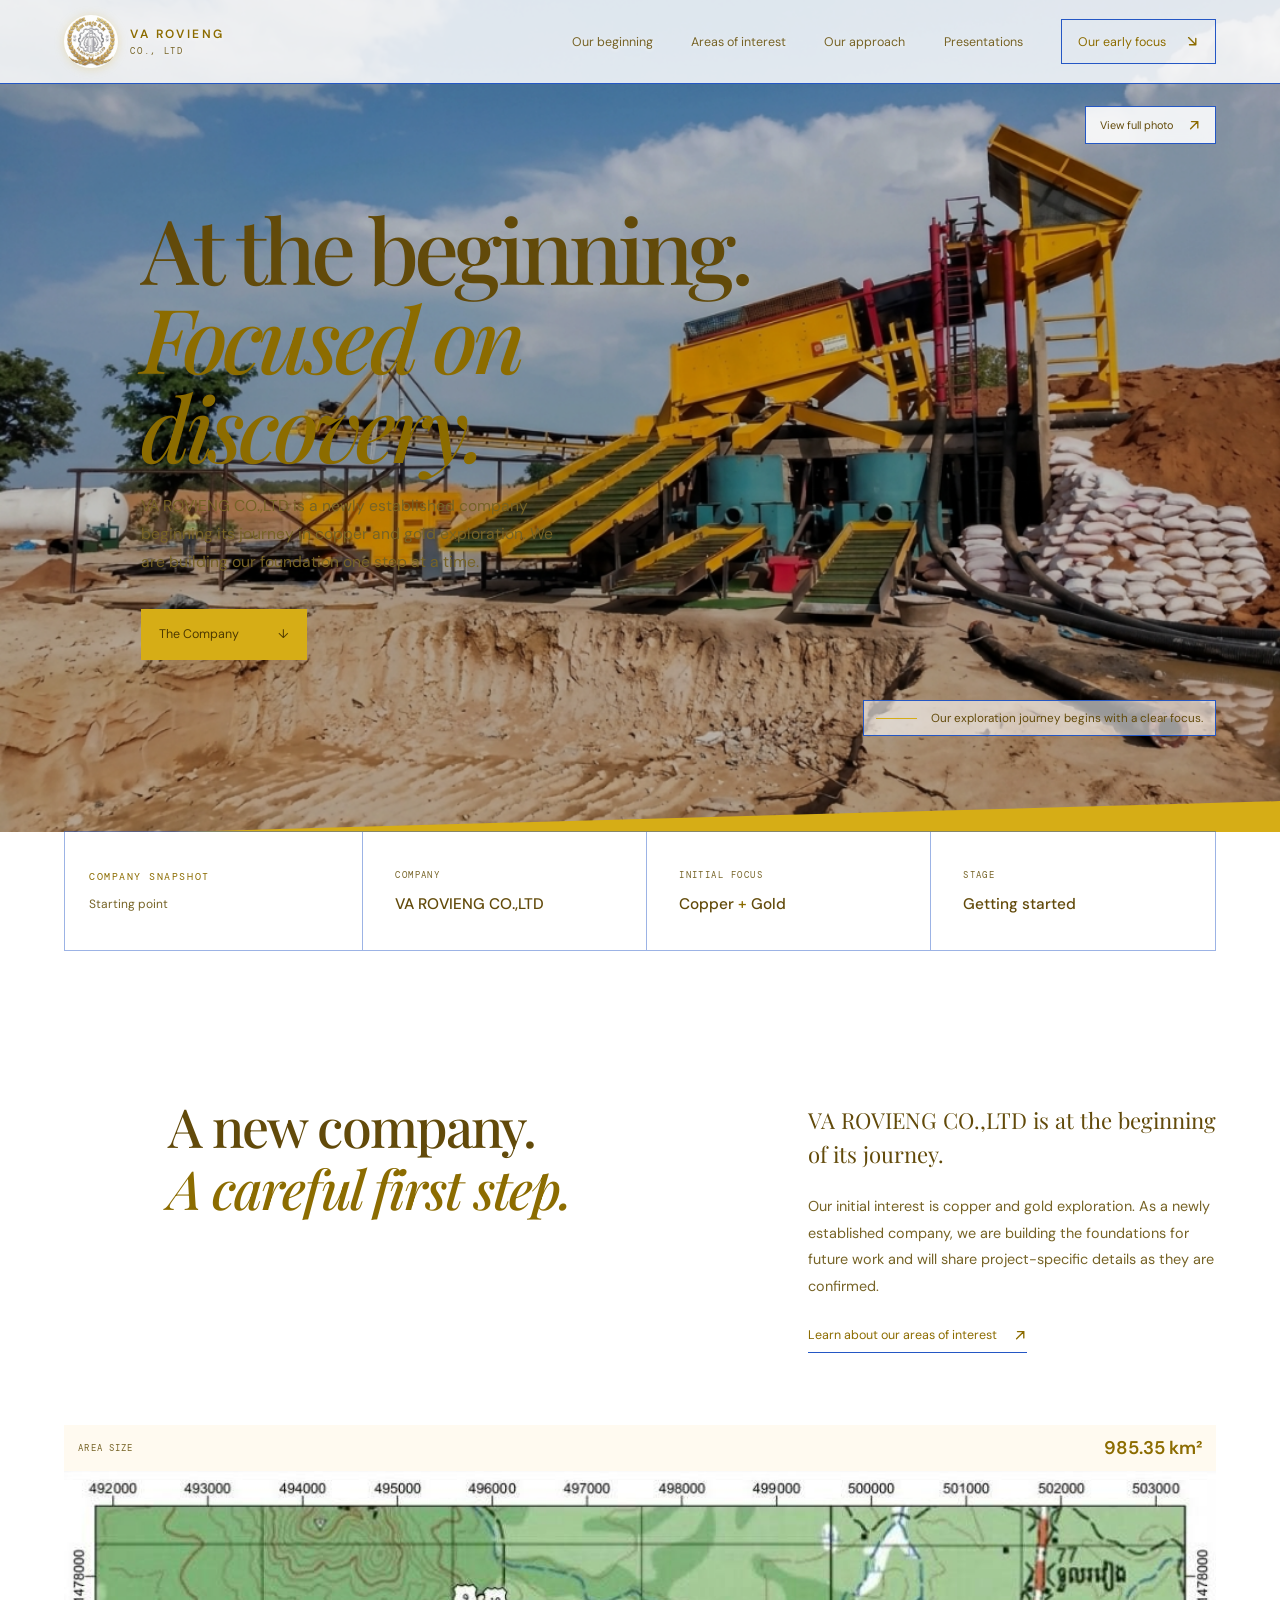
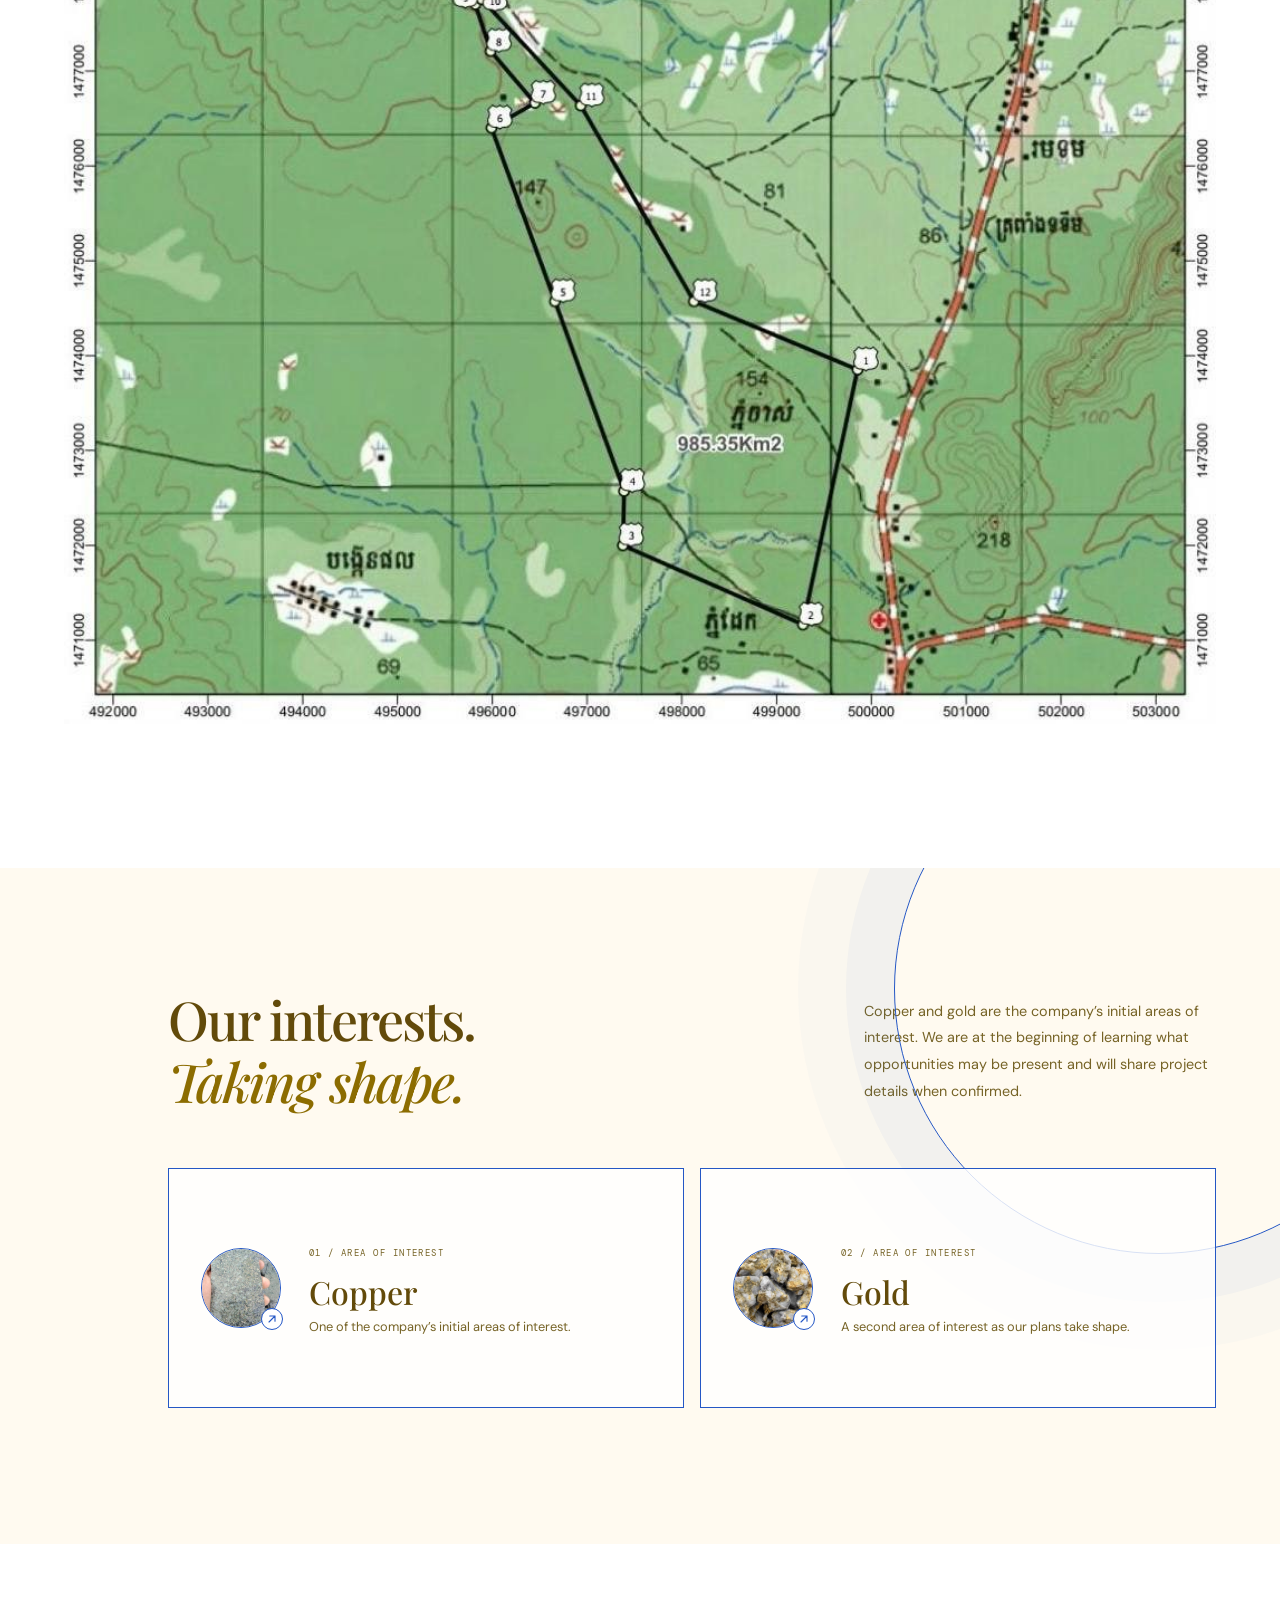
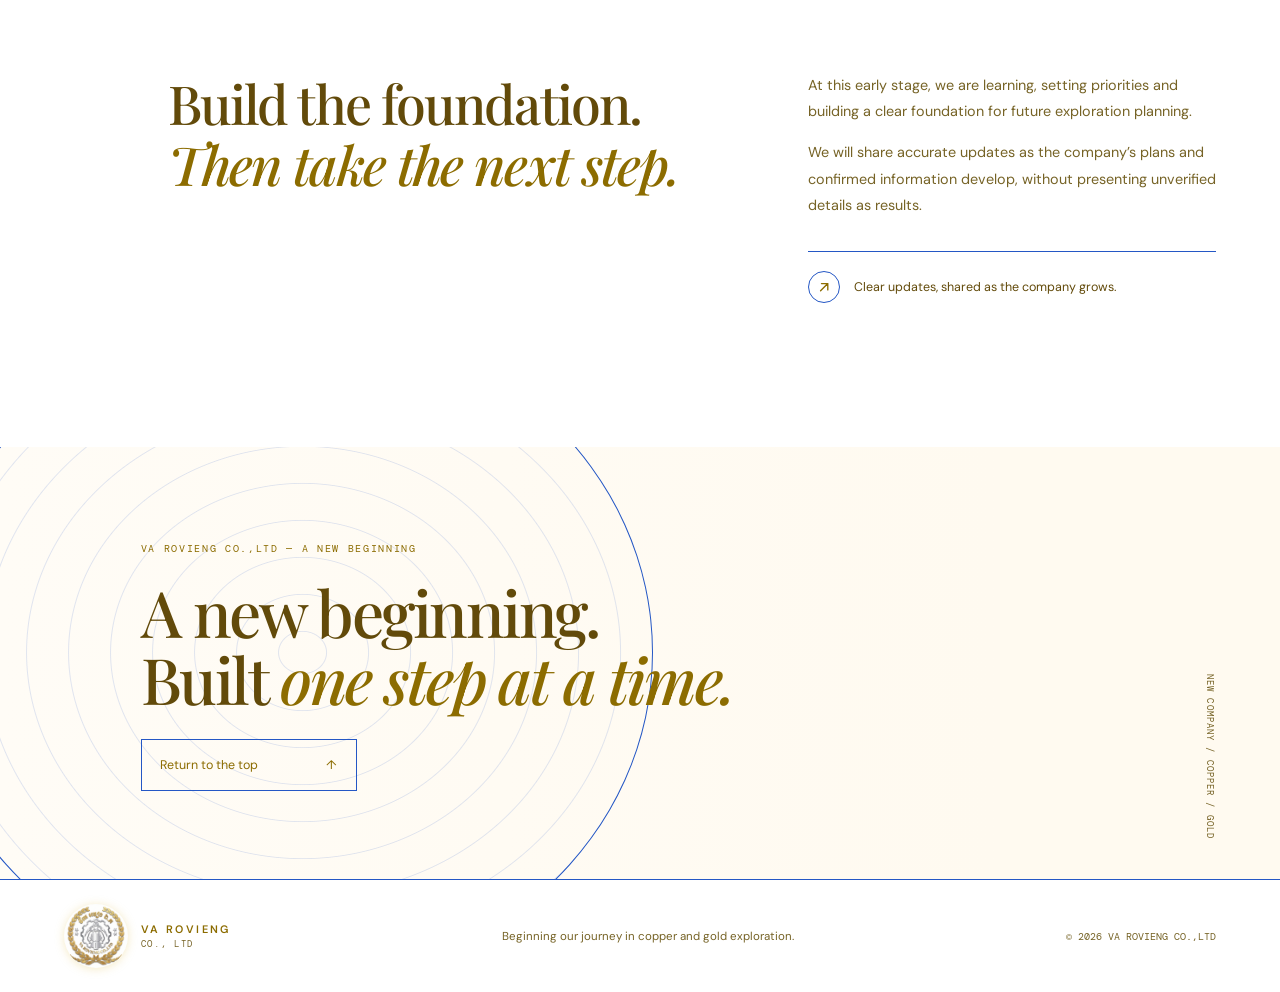
==== index.html @ f4a792e7 "Add files via upload" ====
<!doctype html>
<html lang="en">
  <head>
    <meta charset="UTF-8" />
    <meta name="viewport" content="width=device-width, initial-scale=1" />
    <meta
      name="description"
      content="VA ROVIENG CO.,LTD is a newly established company beginning its journey in copper and gold exploration."
    />
    <meta name="theme-color" content="#ffffff" />
    <meta name="apple-mobile-web-app-capable" content="yes" />
    <meta name="apple-mobile-web-app-title" content="VA ROVIENG" />
    <title>VA ROVIENG CO.,LTD — A New Beginning</title>
    <link rel="manifest" href="manifest.webmanifest" />
    <link rel="apple-touch-icon" sizes="180x180" href="images/va-rovieng-icon-180.png" />
    <link rel="icon" type="image/png" sizes="48x48" href="images/va-rovieng-favicon-48.png" />
    <link rel="icon" type="image/png" sizes="192x192" href="images/va-rovieng-icon-192.png" />
    <link rel="preconnect" href="https://fonts.googleapis.com" />
    <link rel="preconnect" href="https://fonts.gstatic.com" crossorigin />
    <link
      href="https://fonts.googleapis.com/css2?family=DM+Mono:wght@400;500&family=DM+Sans:wght@400;500;600;700&family=Playfair+Display:wght@500;600&display=swap"
      rel="stylesheet"
    />
    <link rel="stylesheet" href="styles.css" />
    <script src="script.js" defer></script>
  </head>
  <body>
    <a class="skip-link" href="#main">Skip to content</a>

    <header class="site-header">
      <div class="brand">
        <button class="brand-logo-trigger" type="button" aria-label="View VA ROVIENG logo full size">
          <img class="brand-logo" src="images/va-rovieng-logo-cropped.png" alt="" />
        </button>
        <a class="brand-copy" href="#top" aria-label="VA ROVIENG home">
          <strong>VA ROVIENG</strong>
          <span>CO., LTD</span>
        </a>
      </div>

      <button
        class="menu-toggle"
        type="button"
        aria-expanded="false"
        aria-controls="primary-nav"
        aria-label="Open navigation menu"
      >
        <span></span>
        <span></span>
      </button>

      <nav class="primary-nav" id="primary-nav" aria-label="Main navigation">
        <a href="#overview">Our beginning</a>
        <a href="#focus">Areas of interest</a>
        <a href="#approach">Our approach</a>
        <a href="presentations.html">Presentations</a>
        <a class="nav-cta" href="#project">
          Our early focus
          <svg class="icon-arrow icon-arrow-down-right" viewBox="0 0 16 16" aria-hidden="true" focusable="false">
            <path d="M4 4 12 12M5 12H12V5" />
          </svg>
        </a>
      </nav>
    </header>
    <main id="main">
      <section class="hero" id="top" aria-labelledby="hero-title">
        <button
          class="hero-slides hero-photo-trigger"
          type="button"
          aria-label="View current exploration image full size"
        >
          <img
            class="hero-slide is-active"
            src="images/hero-processing-equipment.png"
            alt=""
            data-caption="Exploration equipment photo"
            fetchpriority="high"
            decoding="async"
          />
          <img
            class="hero-slide"
            src="images/hero-drill-core-samples.png"
            alt=""
            data-caption="Drill core sample photo"
            decoding="async"
          />
          <img
            class="hero-slide"
            src="images/hero-mineral-sample.png"
            alt=""
            data-caption="Mineral sample photo"
            decoding="async"
          />
          <span class="photo-viewer-hint" aria-hidden="true">
            View full photo
            <svg class="icon-arrow" viewBox="0 0 16 16" focusable="false">
              <path d="M4 12 12 4M5 4H12V11" />
            </svg>
          </span>
        </button>
        <div class="hero-content">
          <h1 id="hero-title">At the beginning.<br /><em>Focused on discovery.</em></h1>
          <p class="hero-summary">
            VA ROVIENG CO.,LTD is a newly established company beginning its
            journey in copper and gold exploration. We are building our
            foundation one step at a time.
          </p>
          <a class="button button-gold" href="#overview">
            The Company <span aria-hidden="true">↓</span>
          </a>
        </div>
        <div class="hero-caption">
          <span class="caption-rule"></span>
          <span>Our exploration journey begins with a clear focus.</span>
        </div>
      </section>

      <section class="project-strip" id="project" aria-label="Company at a glance">
        <div class="strip-heading">
          <span class="eyebrow">Company snapshot</span>
          <span class="strip-note">Starting point</span>
        </div>
        <div class="strip-item">
          <span class="data-label">Company</span>
          <strong>VA ROVIENG CO.,LTD</strong>
        </div>
        <div class="strip-item">
          <span class="data-label">Initial focus</span>
          <strong>Copper <i>+</i> Gold</strong>
        </div>
        <div class="strip-item">
          <span class="data-label">Stage</span>
          <strong>Getting started</strong>
        </div>
      </section>

      <section class="overview section-wrap" id="overview">
        <div class="overview-grid">
          <h2>A new company.<br /><em>A careful first step.</em></h2>
          <div class="overview-copy">
            <p class="lead">
              VA ROVIENG CO.,LTD is at the beginning of its journey.
            </p>
            <p>
              Our initial interest is copper and gold exploration. As a newly
              established company, we are building the foundations for future
              work and will share project-specific details as they are
              confirmed.
            </p>
            <a class="text-link" href="#focus">
              Learn about our areas of interest
              <svg class="icon-arrow" viewBox="0 0 16 16" aria-hidden="true" focusable="false">
                <path d="M4 12 12 4M5 4H12V11" />
              </svg>
            </a>
          </div>
        </div>
        <figure class="overview-visual">
          <figcaption class="map-area-label">
            <span>Area size</span>
            <strong>985.35 km²</strong>
          </figcaption>
          <img
            class="project-map"
            src="images/project-area-map.jpg"
            alt="Provided project-area map with boundary markers and coordinate grid"
          />
        </figure>
      </section>
      <section class="focus-section" id="focus">
        <div class="section-wrap focus-inner">
          <div class="focus-heading">
            <h2>Our interests.<br /><em>Taking shape.</em></h2>
            <p>
              Copper and gold are the company’s initial areas of interest.
              We are at the beginning of learning what opportunities may be
              present and will share project details when confirmed.
            </p>
          </div>
          <div class="metal-grid">
            <article class="metal-card metal-copper">
              <button
                class="metal-photo-trigger field-photo-trigger"
                type="button"
                data-photo-src="images/copper-sample.jpg"
                data-photo-caption="Copper sample photo"
                aria-label="View full-size copper sample photo"
              >
                <img class="metal-symbol metal-photo" src="images/copper-sample.jpg" alt="" />
                <span class="metal-photo-zoom" aria-hidden="true">
                  <svg class="icon-arrow" viewBox="0 0 16 16" focusable="false">
                    <path d="M4 12 12 4M5 4H12V11" />
                  </svg>
                </span>
              </button>
              <div>
                <span class="data-label">01 / Area of interest</span>
                <h3>Copper</h3>
                <p>One of the company’s initial areas of interest.</p>
              </div>
            </article>
            <article class="metal-card metal-gold">
              <button
                class="metal-photo-trigger field-photo-trigger"
                type="button"
                data-photo-src="images/gold-sample.jpg"
                data-photo-caption="Gold-bearing rock sample photo"
                aria-label="View full-size gold sample photo"
              >
                <img class="metal-symbol metal-photo" src="images/gold-sample.jpg" alt="" />
                <span class="metal-photo-zoom" aria-hidden="true">
                  <svg class="icon-arrow" viewBox="0 0 16 16" focusable="false">
                    <path d="M4 12 12 4M5 4H12V11" />
                  </svg>
                </span>
              </button>
              <div>
                <span class="data-label">02 / Area of interest</span>
                <h3>Gold</h3>
                <p>A second area of interest as our plans take shape.</p>
              </div>
            </article>
          </div>
        </div>
      </section>

      <section class="approach section-wrap" id="approach">
        <div class="approach-grid">
          <h2>Build the foundation.<br /><em>Then take the next step.</em></h2>
          <div class="approach-copy">
            <p>
              At this early stage, we are learning, setting priorities and
              building a clear foundation for future exploration planning.
            </p>
            <p>
              We will share accurate updates as the company’s plans and
              confirmed information develop, without presenting unverified
              details as results.
            </p>
            <div class="approach-note">
              <span class="note-icon" aria-hidden="true">
                <svg class="icon-arrow" viewBox="0 0 16 16" focusable="false">
                  <path d="M4 12 12 4M5 4H12V11" />
                </svg>
              </span>
              <span>Clear updates, shared as the company grows.</span>
            </div>
          </div>
        </div>
      </section>

      <section class="closing">
        <div class="closing-pattern" aria-hidden="true"></div>
        <div class="closing-content">
          <span class="eyebrow">VA ROVIENG CO.,LTD — A new beginning</span>
          <h2>A new beginning.<br />Built <em>one step at a time.</em></h2>
          <a class="button button-outline" href="#top">
            Return to the top <span aria-hidden="true">↑</span>
          </a>
        </div>
        <span class="closing-side-label" aria-hidden="true">NEW COMPANY / COPPER / GOLD</span>
      </section>
    </main>

    <dialog class="photo-dialog" aria-labelledby="photo-dialog-caption">
      <button class="photo-dialog-close" type="button" aria-label="Close photo viewer">×</button>
      <figure>
        <img id="photo-dialog-image" alt="" />
        <figcaption id="photo-dialog-caption"></figcaption>
      </figure>
    </dialog>
    <footer class="site-footer">
      <div class="brand footer-brand">
        <button class="brand-logo-trigger" type="button" aria-label="View VA ROVIENG logo full size">
          <img class="brand-logo" src="images/va-rovieng-logo-cropped.png" alt="" />
        </button>
        <a class="brand-copy" href="#top" aria-label="VA ROVIENG home">
          <strong>VA ROVIENG</strong>
          <span>CO., LTD</span>
        </a>
      </div>
      <p>Beginning our journey in copper and gold exploration.</p>
      <span class="footer-copy">© <span id="current-year"></span> VA ROVIENG CO.,LTD</span>
    </footer>
  </body>
</html>
---- styles.css ----
:root {
  color-scheme: light;
  --ink: #ffffff;
  --ink-soft: #fffaf0;
  --panel: #fffdf7;
  --blue: #2457c5;
  --line: var(--blue);
  --muted: #766326;
  --paper: #624a0a;
  --gold: #d6ad16;
  --gold-hover: #edc83b;
  --gold-text: #8c6c00;
  --gold-deep: #4f3a00;
  --gold-light: var(--gold-text);
  --serif: "Playfair Display", Georgia, serif;
  --sans: "DM Sans", Arial, sans-serif;
  --mono: "DM Mono", monospace;
}

* {
  box-sizing: border-box;
}

html {
  scroll-behavior: smooth;
  scroll-padding-top: 6rem;
}

body {
  margin: 0;
  background: var(--ink);
  color: var(--paper);
  font-family: var(--sans);
  -webkit-font-smoothing: antialiased;
}

body.menu-open {
  overflow: hidden;
}

a {
  color: inherit;
  text-decoration: none;
}

.icon-arrow {
  display: block;
  width: 0.9rem;
  height: 0.9rem;
  flex: none;
  fill: none;
  stroke: currentColor;
  stroke-linecap: round;
  stroke-linejoin: round;
  stroke-width: 1.5;
}

button {
  font: inherit;
}

.skip-link {
  position: fixed;
  z-index: 20;
  top: 0.75rem;
  left: 0.75rem;
  padding: 0.75rem 1rem;
  transform: translateY(-160%);
  background: var(--gold);
  color: var(--gold-deep);
}

.skip-link:focus {
  transform: translateY(0);
}

.site-header {
  position: absolute;
  z-index: 10;
  inset: 0 0 auto;
  display: flex;
  min-height: 5.25rem;
  align-items: center;
  justify-content: space-between;
  padding: 0 5vw;
  border-bottom: 1px solid var(--line);
  background: rgba(255, 255, 255, 0.84);
}

.brand {
  display: inline-flex;
  align-items: center;
  gap: 0.8rem;
}

.brand-logo-trigger {
  display: grid;
  flex: none;
  min-width: 2.75rem;
  min-height: 2.75rem;
  place-items: center;
  padding: 0;
  border: 0;
  background: transparent;
  cursor: zoom-in;
  line-height: 0;
}

.brand-logo-trigger:focus-visible {
  outline: 1px solid var(--blue);
  outline-offset: 3px;
}

.brand-logo {
  display: block;
  width: 3.35rem;
  height: 3.35rem;
  flex: none;
  border-radius: 50%;
  object-fit: contain;
  filter: drop-shadow(0 1px 5px rgba(214, 173, 22, 0.25));
  transition: transform 220ms cubic-bezier(0.2, 0.8, 0.2, 1), filter 220ms ease;
}

.brand-logo-trigger:focus-visible .brand-logo {
  transform: translateY(-0.25rem) scale(1.1);
  filter: drop-shadow(0 6px 12px rgba(214, 173, 22, 0.35)) brightness(1.05);
}

.brand-logo-trigger:active .brand-logo {
  transform: translateY(0) scale(0.97);
}

.brand-copy {
  display: grid;
  gap: 0.15rem;
  letter-spacing: 0.15em;
  text-shadow: 0 1px 4px rgba(255, 255, 255, 0.9);
  transition: color 180ms ease;
}

.brand-copy:focus-visible {
  color: var(--gold-text);
}

.brand-copy strong {
  display: inline-block;
  color: var(--gold-text);
  font-size: 0.75rem;
  font-weight: 600;
}

.site-header .brand-copy strong {
  transform-origin: left center;
  transition: transform 180ms ease, text-shadow 180ms ease;
}

.site-header .brand-copy:focus-visible strong {
  transform: translateY(-4px) scale(1.08);
  text-shadow: 0 2px 8px rgba(214, 173, 22, 0.55);
}

.brand-copy > span {
  color: var(--muted);
  font-family: var(--mono);
  font-size: 0.58rem;
  letter-spacing: 0.18em;
}

.primary-nav {
  display: flex;
  align-items: center;
  gap: clamp(1.25rem, 3vw, 3rem);
  color: var(--muted);
  font-size: 0.78rem;
  text-shadow: 0 1px 4px rgba(255, 255, 255, 0.9);
}

.primary-nav > a:not(.nav-cta) {
  transition: color 180ms ease;
}

.primary-nav > a:not(.nav-cta):focus-visible {
  color: var(--gold-text);
}

.nav-cta {
  display: inline-flex;
  align-items: center;
  gap: 1.15rem;
  padding: 0.82rem 1rem;
  border: 1px solid var(--blue);
  color: var(--gold-light);
  transition: background 180ms ease, color 180ms ease;
}

.nav-cta:focus-visible {
  background: var(--gold);
  color: var(--gold-deep);
}

.menu-toggle {
  display: none;
}

.hero {
  position: relative;
  isolation: isolate;
  display: flex;
  min-height: 100vh;
  min-height: min(52rem, 100vh);
  min-height: min(52rem, 100svh);
  align-items: center;
  overflow: hidden;
  padding: 9rem 11vw 7rem;
  background: var(--ink);
}

.hero-slides {
  position: absolute;
  z-index: 0;
  inset: 0;
}

.hero-photo-trigger {
  display: block;
  width: 100%;
  height: 100%;
  padding: 0;
  border: 0;
  background: transparent;
  color: inherit;
  cursor: zoom-in;
  font: inherit;
  text-align: inherit;
}

.photo-viewer-hint {
  position: absolute;
  top: 6.6rem;
  right: 5vw;
  display: inline-flex;
  align-items: center;
  gap: 0.9rem;
  padding: 0.7rem 0.85rem;
  border: 1px solid var(--blue);
  background: rgba(255, 255, 255, 0.88);
  color: var(--paper);
  font-size: 0.68rem;
  backdrop-filter: blur(8px);
}

.photo-viewer-hint .icon-arrow {
  color: var(--gold-text);
}

.hero-slide {
  position: absolute;
  inset: 0;
  width: 100%;
  height: 100%;
  object-fit: cover;
  object-position: center 52%;
  filter: brightness(0.76);
  opacity: 0;
  transition: opacity 1.2s ease;
}

.hero-slide.is-active {
  opacity: 1;
}

.hero::before {
  display: none;
}

.hero::after {
  position: absolute;
  z-index: 3;
  right: -5vw;
  bottom: -5.2rem;
  left: -5vw;
  height: 6rem;
  transform: rotate(-1.6deg);
  background: var(--gold);
  content: "";
}

.hero-content,
.hero-caption {
  position: relative;
  z-index: 2;
}

.hero-content {
  max-width: 46rem;
}

.photo-dialog {
  max-width: calc(100vw - 2rem);
  max-height: calc(100vh - 2rem);
  max-height: calc(100dvh - 2rem);
  margin: auto;
  padding: 3.5rem 1rem 1rem;
  overflow: auto;
  border: 1px solid var(--line);
  background: var(--ink);
  color: var(--paper);
}

.photo-dialog::backdrop {
  background: rgba(255, 255, 255, 0.92);
  backdrop-filter: blur(8px);
}

.photo-dialog figure {
  display: grid;
  justify-items: center;
  gap: 0.8rem;
  margin: 0;
}

.photo-dialog img {
  display: block;
  width: auto;
  height: auto;
  max-width: min(86vw, 75rem);
  max-height: calc(100vh - 8rem);
  max-height: calc(100dvh - 8rem);
  object-fit: contain;
}

.photo-dialog figcaption {
  color: var(--muted);
  font-size: 0.78rem;
  text-align: center;
}

.photo-dialog-close {
  position: absolute;
  top: 0.6rem;
  right: 0.6rem;
  display: grid;
  width: 2.75rem;
  height: 2.75rem;
  place-items: center;
  border: 1px solid var(--line);
  background: var(--panel);
  color: var(--paper);
  cursor: pointer;
  font-size: 1.4rem;
}

.photo-dialog-close:focus-visible {
  border-color: var(--blue);
  color: var(--gold-text);
}

.eyebrow,
.data-label {
  color: var(--gold-text);
  font-family: var(--mono);
  font-size: 0.65rem;
  letter-spacing: 0.16em;
  text-transform: uppercase;
}

.eyebrow {
  display: inline-flex;
  align-items: center;
  gap: 0.75rem;
}

h1,
h2,
h3,
p {
  margin-top: 0;
}

.hero h1 {
  margin: 0 0 1.35rem;
  font-family: var(--serif);
  font-size: clamp(3.55rem, 7vw, 7.25rem);
  font-weight: 500;
  letter-spacing: -0.055em;
  line-height: 0.99;
}

h1 em,
h2 em {
  color: var(--gold-text);
  font-weight: 500;
}

.hero-summary {
  max-width: 27rem;
  margin-bottom: 2rem;
  color: var(--muted);
  font-size: 0.98rem;
  line-height: 1.8;
}

.button {
  display: inline-flex;
  min-height: 3.2rem;
  align-items: center;
  justify-content: space-between;
  gap: 2.4rem;
  padding: 0.9rem 1.15rem;
  font-size: 0.78rem;
  transition: background 180ms ease, color 180ms ease, border-color 180ms ease;
}

.button-gold {
  background: var(--gold);
  color: var(--gold-deep);
}

.button-gold:focus-visible {
  background: var(--gold-hover);
}

.hero-caption {
  position: absolute;
  right: 5vw;
  bottom: 6rem;
  display: flex;
  align-items: center;
  gap: 0.85rem;
  padding: 0.55rem 0.75rem;
  border: 1px solid var(--blue);
  background: rgba(255, 255, 255, 0.6);
  color: var(--paper);
  font-size: 0.73rem;
}

.caption-rule {
  width: 2.6rem;
  height: 1px;
  background: var(--gold);
}

.project-strip {
  position: relative;
  z-index: 4;
  display: grid;
  grid-template-columns: 1.05fr repeat(3, 1fr);
  margin: -1px 5vw 0;
  border: 1px solid rgba(36, 87, 197, 0.45);
}

.strip-heading,
.strip-item {
  display: flex;
  min-height: 7.4rem;
  flex-direction: column;
  justify-content: center;
  gap: 0.8rem;
  padding: 1.25rem 2rem;
  border-right: 1px solid rgba(36, 87, 197, 0.45);
}

.strip-heading {
  padding-left: 1.5rem;
}

.strip-heading .eyebrow {
  font-size: 0.6rem;
}

.strip-note {
  color: var(--muted);
  font-size: 0.75rem;
}

.strip-item:last-child {
  border-right: 0;
}

.data-label {
  color: var(--muted);
  font-size: 0.57rem;
}

.strip-item strong {
  font-size: clamp(0.82rem, 1.2vw, 1.05rem);
  font-weight: 500;
}

.strip-item i {
  color: var(--gold-text);
  font-style: normal;
}

.section-wrap {
  width: min(100% - 10vw, 82rem);
  margin-inline: auto;
}

.overview {
  padding-top: 9rem;
  padding-bottom: 9rem;
}

.overview-grid,
.approach-grid {
  display: grid;
  grid-template-columns: 1.05fr 0.8fr;
  gap: 10%;
  align-items: start;
  margin: 0 0 4.5rem 9%;
}

.overview h2,
.focus-heading h2,
.approach h2 {
  margin-bottom: 0;
  font-family: var(--serif);
  font-size: clamp(2.4rem, 4.2vw, 4.15rem);
  font-weight: 500;
  letter-spacing: -0.035em;
  line-height: 1.15;
}

.overview-copy {
  max-width: 32rem;
  padding-top: 0.45rem;
}

.overview-copy p,
.approach-copy p,
.focus-heading > p {
  color: var(--muted);
  font-size: 0.9rem;
  line-height: 1.85;
}

.overview-copy .lead {
  color: var(--paper);
  font-family: var(--serif);
  font-size: 1.38rem;
  line-height: 1.55;
}

.text-link {
  display: inline-flex;
  align-items: center;
  gap: 1rem;
  margin-top: 0.8rem;
  padding-bottom: 0.55rem;
  border-bottom: 1px solid var(--blue);
  color: var(--gold-light);
  font-size: 0.78rem;
}

.text-link:focus-visible {
  border-color: var(--blue);
}

.overview-visual {
  position: relative;
  overflow: hidden;
  margin: 0;
  border: 0;
  background: var(--panel);
}

.project-map {
  display: block;
  width: 100%;
  height: auto;
}

.map-area-label {
  display: flex;
  align-items: center;
  justify-content: space-between;
  gap: 1rem;
  padding: 0.7rem 0.9rem;
  border: 0;
  background: var(--ink-soft);
}

.map-area-label span {
  color: var(--muted);
  font-family: var(--mono);
  font-size: 0.57rem;
  letter-spacing: 0.12em;
  text-transform: uppercase;
}

.map-area-label strong {
  color: var(--gold-text);
  font-size: clamp(0.9rem, 1.5vw, 1.15rem);
  font-weight: 600;
}

.focus-section {
  position: relative;
  overflow: hidden;
  padding: 7.5rem 0 8.5rem;
  background: var(--ink-soft);
  color: var(--paper);
}

.focus-section::before {
  position: absolute;
  top: -9rem;
  right: -9rem;
  width: 33rem;
  aspect-ratio: 1;
  border: 1px solid var(--blue);
  border-radius: 50%;
  box-shadow: 0 0 0 3rem rgba(36, 87, 197, 0.035), 0 0 0 6rem rgba(36, 87, 197, 0.02);
  content: "";
}

.focus-heading {
  display: flex;
  align-items: end;
  justify-content: space-between;
  gap: 3rem;
  margin: 0 0 3.5rem 9%;
}

.focus-heading h2,
.approach h2 {
  flex: 1;
}

.focus-heading h2 em {
  color: var(--gold-text);
}

.focus-heading > p {
  max-width: 22rem;
  margin-bottom: 0.45rem;
  color: var(--muted);
}

.metal-grid {
  display: grid;
  grid-template-columns: 1fr 1fr;
  gap: 1rem;
  margin-left: 9%;
}

.metal-card {
  position: relative;
  display: grid;
  min-height: 15rem;
  grid-template-columns: 5.5rem 1fr;
  align-items: center;
  gap: 1.25rem;
  padding: 2rem;
  border: 1px solid var(--blue);
  background: rgba(255, 255, 255, 0.82);
  transition: transform 200ms ease, background 200ms ease;
}

.metal-symbol {
  display: grid;
  width: 5rem;
  height: 5rem;
  place-items: center;
  border: 1px solid var(--blue);
  border-radius: 50%;
  font-family: var(--serif);
  font-size: 1.6rem;
}

.metal-photo-trigger {
  position: relative;
  display: block;
  width: 5rem;
  height: 5rem;
  flex: none;
  padding: 0;
  border: 0;
  border-radius: 50%;
  background: transparent;
  color: inherit;
  cursor: zoom-in;
  line-height: 0;
}

.metal-photo-trigger:focus-visible {
  outline: 2px solid var(--blue);
  outline-offset: 4px;
}

.metal-photo {
  position: relative;
  object-fit: cover;
  transform-origin: center;
  transition: transform 180ms ease, box-shadow 180ms ease;
}

.metal-photo-trigger:focus-visible .metal-photo {
  z-index: 1;
  transform: translateY(-5px) scale(1.12);
  box-shadow: 0 6px 16px rgba(214, 173, 22, 0.4);
}

.metal-photo-zoom {
  position: absolute;
  z-index: 2;
  right: -0.15rem;
  bottom: -0.15rem;
  display: grid;
  width: 1.4rem;
  height: 1.4rem;
  place-items: center;
  border: 1px solid var(--blue);
  border-radius: 50%;
  background: var(--ink);
  color: var(--blue);
  font-size: 0.75rem;
  line-height: 1;
}

.metal-photo-zoom .icon-arrow {
  width: 0.75rem;
  height: 0.75rem;
}

.metal-gold .metal-symbol {
  border-color: var(--blue);
  color: var(--gold-text);
}

.metal-card .data-label {
  color: var(--muted);
}

.metal-card h3 {
  margin: 0.55rem 0 0.35rem;
  font-family: var(--serif);
  font-size: 2rem;
  font-weight: 500;
}

.metal-card p {
  margin-bottom: 0;
  color: var(--muted);
  font-size: 0.8rem;
}

.approach {
  padding-top: 8rem;
  padding-bottom: 9rem;
}

.approach-grid {
  margin-bottom: 0;
}

.approach-copy {
  max-width: 32rem;
}

.approach-note {
  display: flex;
  align-items: center;
  gap: 0.9rem;
  margin-top: 2rem;
  padding-top: 1.2rem;
  border-top: 1px solid var(--line);
  color: var(--paper);
  font-size: 0.78rem;
}

.note-icon {
  display: grid;
  width: 2rem;
  height: 2rem;
  place-items: center;
  border: 1px solid var(--blue);
  border-radius: 50%;
  color: var(--gold-text);
}

.presentation-page {
  padding-top: 9rem;
  padding-bottom: 8rem;
}

.presentation-heading {
  display: grid;
  grid-template-columns: 1.05fr 0.8fr;
  align-items: end;
  gap: 10%;
  margin: 3rem 0 4rem 9%;
}

.presentation-heading h1 {
  margin-bottom: 0;
  font-family: var(--serif);
  font-size: clamp(2.8rem, 5.2vw, 5rem);
  font-weight: 500;
  letter-spacing: -0.04em;
  line-height: 1.05;
}

.presentation-heading > p {
  max-width: 32rem;
  margin-bottom: 0;
  color: var(--muted);
  font-size: 0.9rem;
  line-height: 1.85;
}

.presentation-grid {
  display: grid;
  grid-template-columns: minmax(0, 1.15fr) minmax(17rem, 0.85fr);
  align-items: start;
  gap: clamp(2rem, 4vw, 4rem);
}

.presentation-viewer {
  display: flex;
  min-height: 30rem;
  flex-direction: column;
  margin: 0;
  border: 4px solid var(--blue);
  background: var(--ink-soft);
}

.presentation-viewer-bar,
.presentation-viewer-footer {
  display: flex;
  justify-content: space-between;
  gap: 1rem;
  padding: 1rem 1.25rem;
  color: var(--muted);
  font-family: var(--mono);
  font-size: 0.58rem;
  letter-spacing: 0.1em;
  text-transform: uppercase;
}

.presentation-viewer-bar {
  border-bottom: 1px solid var(--blue);
}

.presentation-viewer-footer {
  border-top: 1px solid var(--blue);
}

.presentation-viewer-placeholder {
  display: grid;
  flex: 1;
  align-content: center;
  justify-items: center;
  padding: 3rem 2rem;
  background: var(--ink);
  text-align: center;
}

.presentation-file-icon {
  display: grid;
  width: 4rem;
  height: 4rem;
  place-items: center;
  margin-bottom: 1.6rem;
  border: 2px solid var(--blue);
  color: var(--blue);
  font-family: var(--mono);
  font-size: 0.75rem;
  letter-spacing: 0.08em;
}

.presentation-viewer-placeholder .eyebrow {
  margin-bottom: 0.8rem;
}

.presentation-viewer-placeholder h2 {
  margin-bottom: 0.8rem;
  font-family: var(--serif);
  font-size: clamp(2.2rem, 3vw, 3rem);
  font-weight: 500;
  line-height: 1.1;
}

.presentation-viewer-placeholder > p:last-child {
  max-width: 24rem;
  margin-bottom: 0;
  color: var(--muted);
  font-size: 0.85rem;
  line-height: 1.8;
}

.presentation-outline {
  padding-top: 0.4rem;
}

.presentation-outline > h2 {
  margin: 1rem 0 1.2rem;
  font-family: var(--serif);
  font-size: clamp(1.9rem, 3vw, 2.7rem);
  font-weight: 500;
  letter-spacing: -0.03em;
}

.presentation-outline-list {
  margin: 0;
  padding: 0;
  border-top: 1px solid var(--line);
  list-style: none;
}

.presentation-outline-list li {
  display: grid;
  grid-template-columns: 2.3rem 1fr;
  gap: 1rem;
  padding: 1.1rem 0;
  border-bottom: 1px solid rgba(36, 87, 197, 0.45);
}

.presentation-outline-list li > span {
  color: var(--gold-text);
  font-family: var(--mono);
  font-size: 0.65rem;
}

.presentation-outline-list h3 {
  margin: 0 0 0.4rem;
  font-family: var(--serif);
  font-size: 1.2rem;
  font-weight: 500;
}

.presentation-outline-list p {
  margin: 0;
  color: var(--muted);
  font-size: 0.76rem;
  line-height: 1.7;
}

.presentation-outline-note {
  margin: 1.1rem 0 0;
  padding-left: 1rem;
  border-left: 3px solid var(--blue);
  color: var(--muted);
  font-size: 0.72rem;
  line-height: 1.7;
}

.presentation-back-link {
  margin-top: 3rem;
}

.closing {
  position: relative;
  display: flex;
  min-height: 27rem;
  align-items: center;
  overflow: hidden;
  padding: 5rem 11vw;
  background: var(--ink-soft);
}

.closing::before {
  position: absolute;
  inset: 0;
  background: linear-gradient(90deg, rgba(255, 255, 255, 0.4), #fffaf0 78%);
  content: "";
}

.closing-pattern {
  position: absolute;
  top: -30%;
  left: -6%;
  width: 57%;
  height: 155%;
  border: 1px solid var(--blue);
  border-radius: 50%;
  background: repeating-radial-gradient(ellipse at 52% 50%, transparent 0 23px, rgba(36, 87, 197, 0.14) 24px, transparent 25px 42px);
}

.closing-content {
  position: relative;
  z-index: 1;
}

.closing h2 {
  margin: 1.3rem 0 1.7rem;
  font-family: var(--serif);
  font-size: clamp(2.8rem, 5vw, 5rem);
  font-weight: 500;
  letter-spacing: -0.04em;
  line-height: 1.05;
}

.closing h2 em {
  color: var(--gold-text);
}

.button-outline {
  min-width: 13.5rem;
  border: 1px solid var(--blue);
  color: var(--gold-light);
}

.button-outline:focus-visible {
  background: var(--gold);
  color: var(--gold-deep);
}

.closing-side-label {
  position: absolute;
  right: 5vw;
  bottom: 2.5rem;
  color: var(--muted);
  font-family: var(--mono);
  font-size: 0.58rem;
  letter-spacing: 0.12em;
  writing-mode: vertical-rl;
}

.site-footer {
  display: flex;
  min-height: 7rem;
  align-items: center;
  justify-content: space-between;
  gap: 1.5rem;
  padding: 1.5rem 5vw;
  border-top: 1px solid var(--line);
}

.footer-brand .brand-logo {
  width: 4rem;
  height: 4rem;
}

.footer-brand .brand-copy strong {
  font-size: 0.68rem;
}

.site-footer p,
.footer-copy {
  margin: 0;
  color: var(--muted);
  font-size: 0.72rem;
}

.footer-copy {
  font-family: var(--mono);
  font-size: 0.62rem;
}

@media (max-width: 900px) {
  .site-header {
    min-height: 4.6rem;
    padding-inline: 5vw;
  }

  .brand-logo {
    width: 3rem;
    height: 3rem;
  }

  .menu-toggle {
    position: relative;
    z-index: 2;
    display: grid;
    width: 2.8rem;
    height: 2.8rem;
    align-content: center;
    justify-items: center;
    gap: 0.4rem;
    border: 1px solid var(--line);
    background: transparent;
    color: var(--paper);
    cursor: pointer;
  }

  .menu-toggle span {
    width: 1rem;
    height: 1px;
    background: currentColor;
    transition: transform 180ms ease;
  }

  .menu-toggle[aria-expanded="true"] span:first-child {
    transform: translateY(0.22rem) rotate(45deg);
  }

  .menu-toggle[aria-expanded="true"] span:last-child {
    transform: translateY(-0.22rem) rotate(-45deg);
  }

  .primary-nav {
    position: fixed;
    inset: 0;
    display: flex;
    align-items: stretch;
    justify-content: center;
    flex-direction: column;
    gap: 0;
    padding: 6rem 9vw 3rem;
    background: rgba(255, 255, 255, 0.98);
    font-family: var(--serif);
    font-size: 1.8rem;
    opacity: 0;
    pointer-events: none;
    transform: translateY(-0.5rem);
    visibility: hidden;
    transition: opacity 180ms ease, transform 180ms ease, visibility 180ms ease;
  }

  .primary-nav.is-open {
    opacity: 1;
    pointer-events: auto;
    transform: translateY(0);
    visibility: visible;
  }

  .primary-nav > a:not(.nav-cta) {
    padding: 1rem 0;
    border-bottom: 1px solid var(--line);
  }

  .nav-cta {
    align-self: flex-start;
    margin-top: 2rem;
    font-family: var(--sans);
    font-size: 0.82rem;
  }

  .hero {
    min-height: 47rem;
    flex-direction: column;
    align-items: flex-start;
    padding: 8rem 8vw 6rem;
  }

  .hero-content {
    width: 100%;
  }

  .photo-viewer-hint {
    top: 5.7rem;
    right: 8vw;
  }

  .hero h1 {
    font-size: clamp(3.35rem, 10vw, 5.5rem);
  }

  .hero-caption {
    position: relative;
    right: auto;
    bottom: auto;
    left: auto;
    max-width: 100%;
    margin-top: 2rem;
  }

  .project-strip {
    grid-template-columns: repeat(3, 1fr);
    margin-inline: 0;
  }

  .strip-heading {
    display: none;
  }

  .strip-item {
    min-height: 6.4rem;
    padding: 1rem 1.2rem;
  }

  .section-wrap {
    width: 84%;
  }

  .overview,
  .approach {
    padding-block: 6rem;
  }

  .overview-grid,
  .approach-grid {
    grid-template-columns: 1fr;
    gap: 2rem;
    margin-left: 0;
  }

  .presentation-heading,
  .presentation-grid {
    grid-template-columns: 1fr;
    gap: 2rem;
  }

  .presentation-heading {
    margin-left: 0;
  }

  .presentation-viewer {
    min-height: 26rem;
  }

  .overview-grid {
    margin-bottom: 3rem;
  }

  .overview-copy,
  .approach-copy {
    max-width: 38rem;
  }

  .focus-section {
    padding-block: 6rem;
  }

  .focus-heading {
    align-items: flex-start;
    flex-direction: column;
    gap: 1.3rem;
    margin-left: 0;
  }

  .focus-heading > p {
    max-width: 32rem;
  }

  .metal-grid {
    margin-left: 0;
  }

  .metal-card {
    grid-template-columns: 1fr;
    gap: 1.2rem;
    padding: 1.5rem;
  }
}

@media (max-width: 520px) {
  .brand-logo {
    width: 2.65rem;
    height: 2.65rem;
  }

  .brand-copy {
    gap: 0.12rem;
  }

  .brand-copy strong {
    font-size: 0.68rem;
  }

  .hero {
    min-height: 44rem;
    padding-inline: 7vw;
  }

  .photo-dialog {
    padding: 3.25rem 0.75rem 0.75rem;
  }

  .hero h1 {
    font-size: clamp(3.1rem, 14vw, 4.2rem);
  }

  .hero-summary {
    max-width: 22rem;
    font-size: 0.9rem;
  }

  .hero-caption {
    max-width: 80%;
    font-size: 0.65rem;
  }

  .project-strip {
    grid-template-columns: 1fr;
    padding: 0 7vw;
  }

  .strip-item {
    min-height: 5.2rem;
    padding-inline: 0;
    border-right: 0;
    border-bottom: 1px solid var(--line);
  }

  .strip-item:last-child {
    border-bottom: 0;
  }

  .section-wrap {
    width: 86%;
  }

  .overview h2,
  .focus-heading h2,
  .approach h2 {
    font-size: 2.55rem;
  }

  .presentation-page {
    padding-top: 7.5rem;
    padding-bottom: 5rem;
  }

  .presentation-viewer {
    min-height: 24rem;
  }

  .presentation-viewer-bar,
  .presentation-viewer-footer {
    padding-inline: 0.75rem;
    font-size: 0.5rem;
  }

  .map-area-label {
    padding: 0.55rem 0.7rem;
  }

  .metal-grid {
    grid-template-columns: 1fr;
  }

  .metal-card {
    min-height: 13rem;
    grid-template-columns: 4rem 1fr;
    align-items: center;
  }

  .metal-symbol {
    width: 3.7rem;
    height: 3.7rem;
    font-size: 1.25rem;
  }

  .metal-photo-trigger {
    width: 3.7rem;
    height: 3.7rem;
  }

  .metal-card h3 {
    font-size: 1.7rem;
  }

  .closing {
    min-height: 24rem;
    padding: 4rem 7vw;
  }

  .closing-pattern {
    left: -40%;
    width: 85%;
  }

  .closing-side-label {
    right: 1.5rem;
    font-size: 0.5rem;
  }

  .site-footer {
    align-items: flex-start;
    flex-direction: column;
    gap: 1rem;
    padding: 1.7rem 7vw;
  }
}

@media (max-width: 900px) and (max-height: 500px) {
  .primary-nav {
    justify-content: flex-start;
    overflow-y: auto;
    padding-top: 5.25rem;
    padding-bottom: 1.5rem;
  }
}

@media (prefers-reduced-motion: reduce) {
  *,
  *::before,
  *::after {
    scroll-behavior: auto !important;
    transition-duration: 0.01ms !important;
  }

  .hero-slide {
    transition: none;
  }

}

@media (hover: hover) {
  .brand-logo-trigger:hover .brand-logo {
    transform: translateY(-0.25rem) scale(1.1);
    filter: drop-shadow(0 6px 12px rgba(214, 173, 22, 0.35)) brightness(1.05);
  }

  .brand-copy:hover {
    color: var(--gold-text);
  }

  .site-header .brand-copy:hover strong {
    transform: translateY(-4px) scale(1.08);
    text-shadow: 0 2px 8px rgba(214, 173, 22, 0.55);
  }

  .primary-nav > a:not(.nav-cta):hover {
    color: var(--gold-text);
  }

  .nav-cta:hover {
    background: var(--gold);
    color: var(--gold-deep);
  }

  .photo-dialog-close:hover {
    border-color: var(--blue);
    color: var(--gold-text);
  }

  .button-gold:hover {
    background: var(--gold-hover);
  }

  .text-link:hover {
    border-color: var(--blue);
  }

  .metal-card:hover {
    transform: translateY(-4px);
    background: rgba(255, 255, 255, 0.98);
  }

  .metal-photo-trigger:hover .metal-photo {
    z-index: 1;
    transform: translateY(-5px) scale(1.12);
    box-shadow: 0 6px 16px rgba(214, 173, 22, 0.4);
  }

  .button-outline:hover {
    background: var(--gold);
    color: var(--gold-deep);
  }
}

@media (prefers-reduced-motion: reduce) {
  .brand-logo-trigger:hover .brand-logo,
  .brand-logo-trigger:focus-visible .brand-logo,
  .brand-logo-trigger:active .brand-logo,
  .site-header .brand-copy:hover strong,
  .site-header .brand-copy:focus-visible strong,
  .metal-card:hover,
  .metal-photo-trigger:hover .metal-photo,
  .metal-photo-trigger:focus-visible .metal-photo {
    transform: none;
  }
}
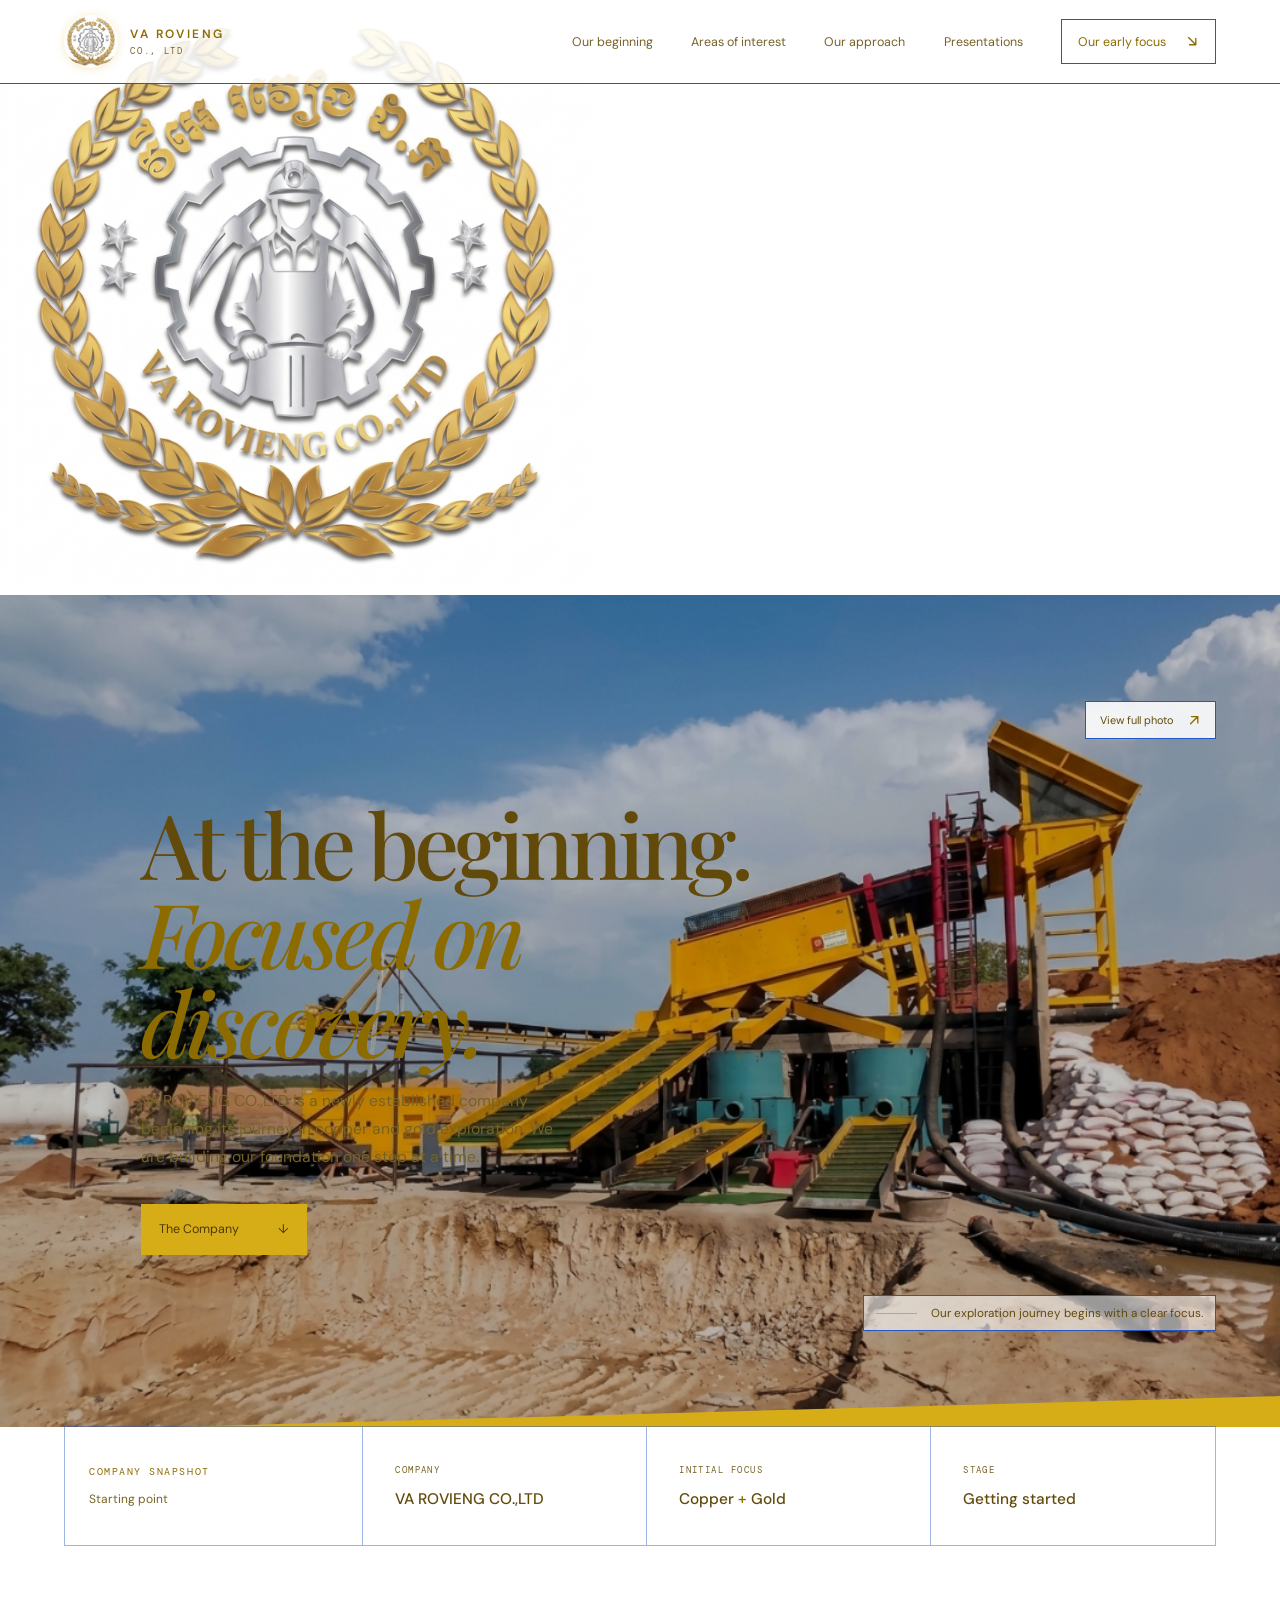
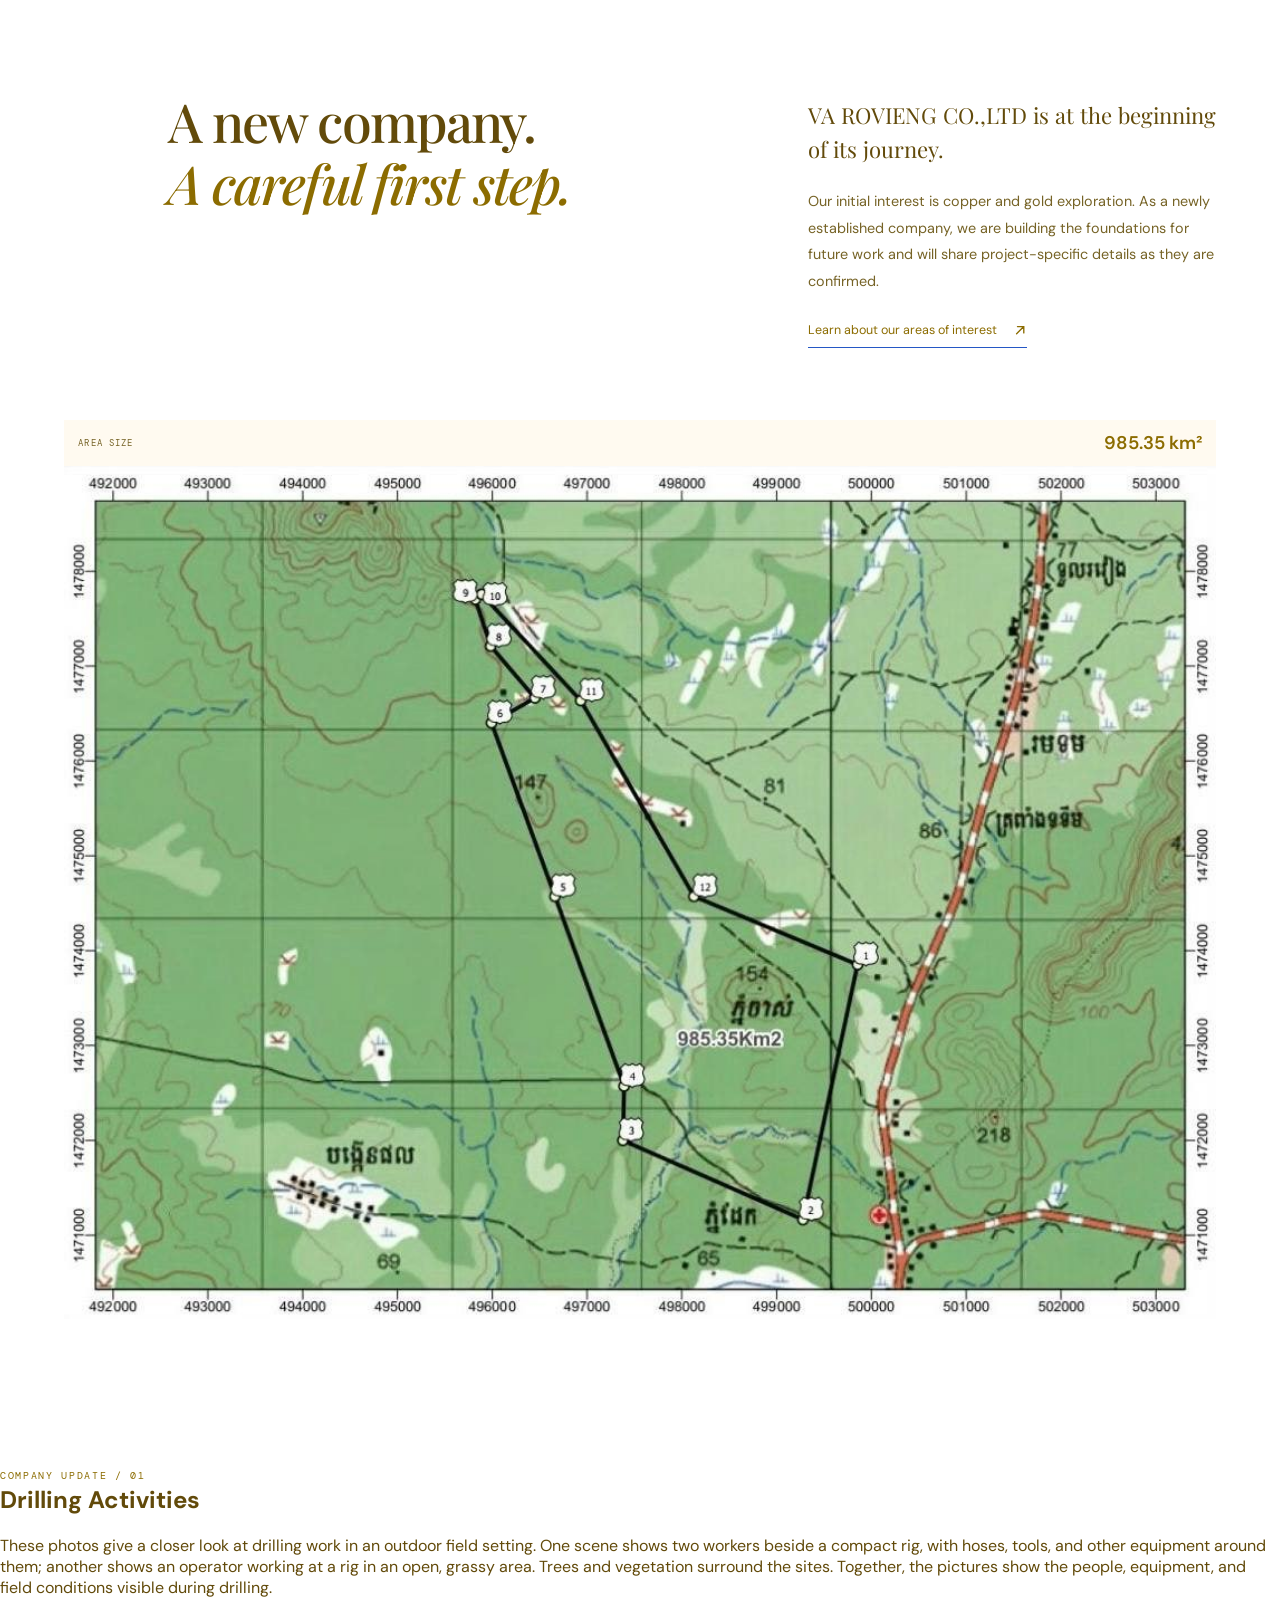
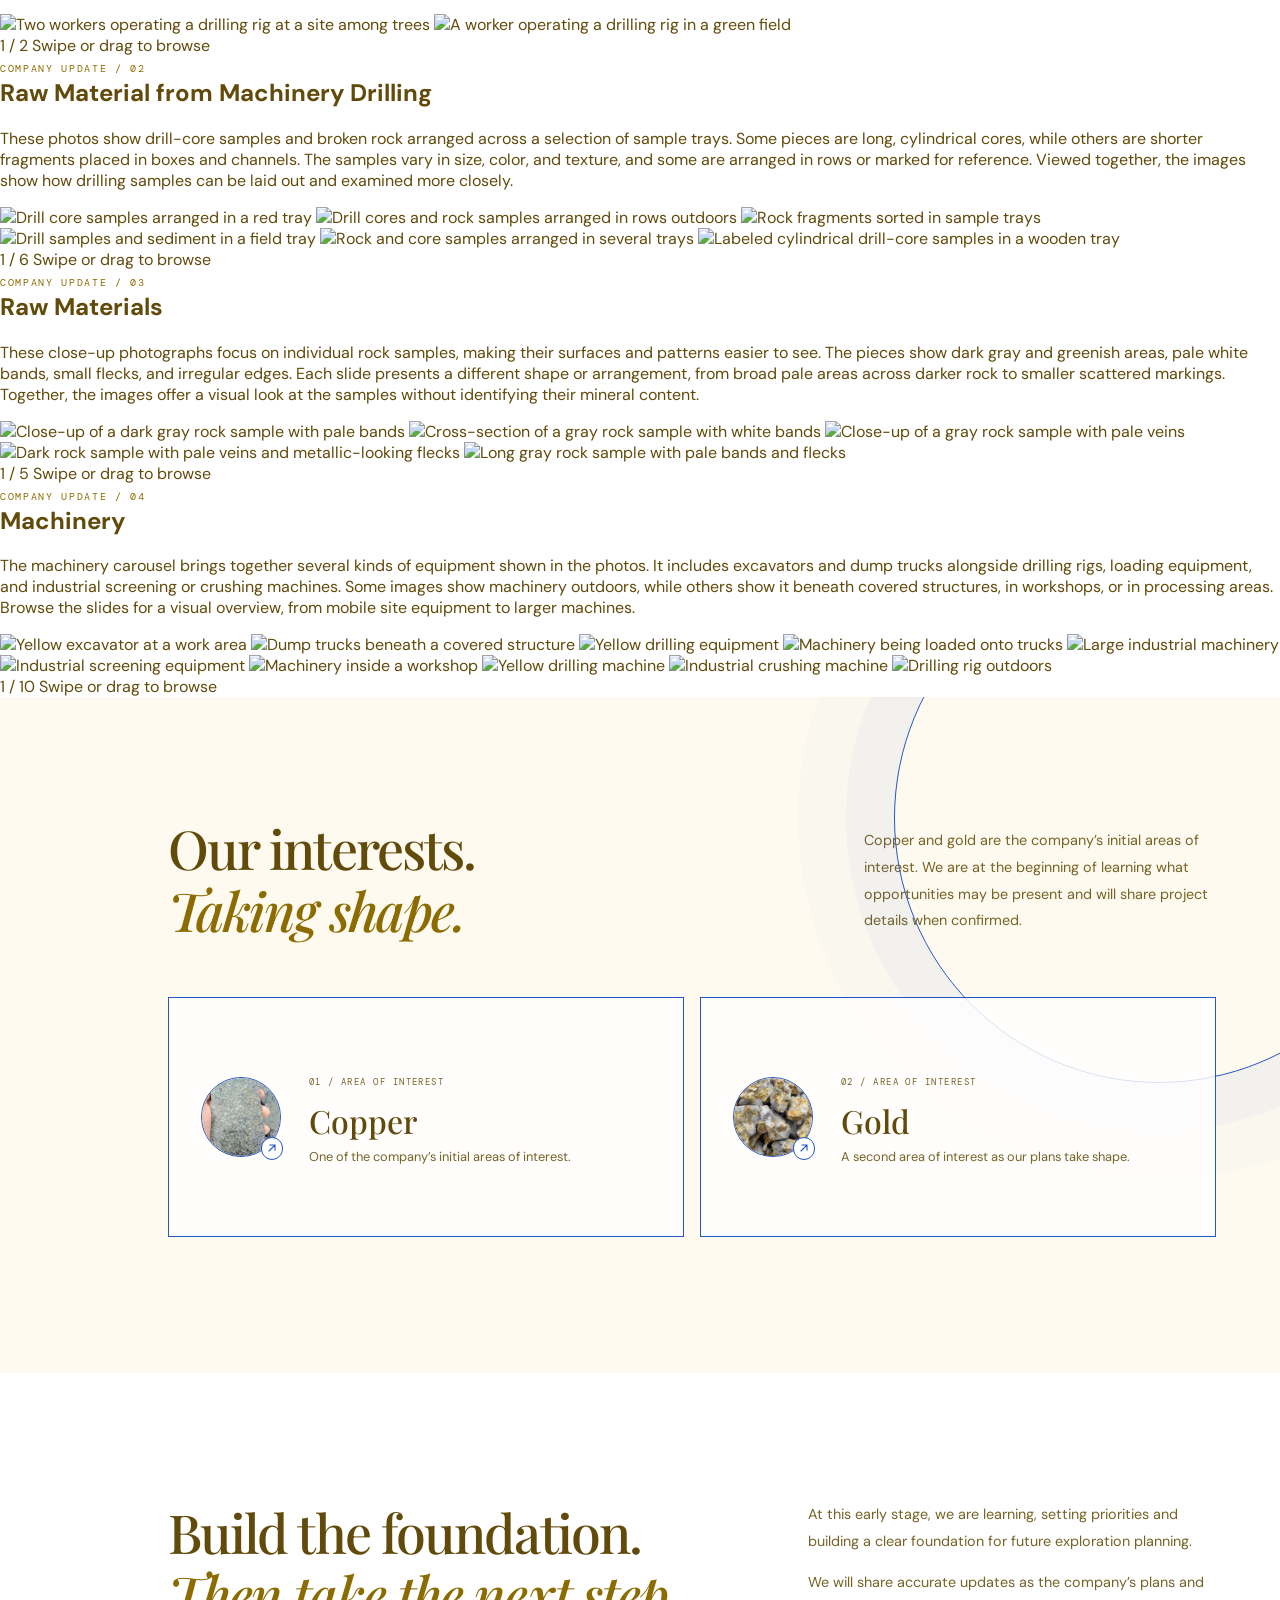
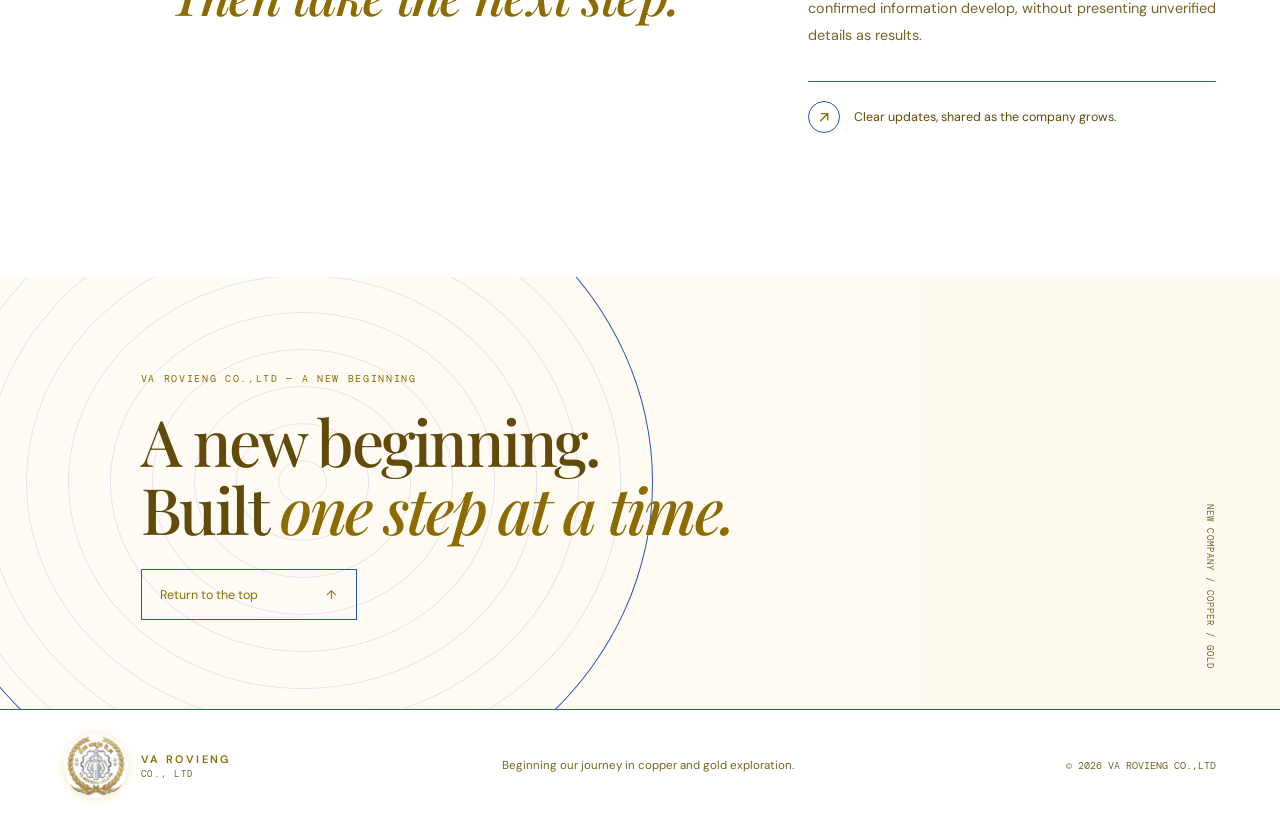
==== commit 2eaf2b1e: "Update print statement from 'Hello' to 'Goodbye'" ====
--- a/index.html
+++ b/index.html
@@ -21,11 +21,35 @@
       href="https://fonts.googleapis.com/css2?family=DM+Mono:wght@400;500&family=DM+Sans:wght@400;500;600;700&family=Playfair+Display:wght@500;600&display=swap"
       rel="stylesheet"
     />
+    <link rel="stylesheet" href="vendor/bootstrap-5.3.9/bootstrap.min.css" />
     <link rel="stylesheet" href="styles.css" />
+    <script src="vendor/bootstrap-5.3.9/bootstrap.bundle.min.js" defer></script>
     <script src="script.js" defer></script>
   </head>
   <body>
     <a class="skip-link" href="#main">Skip to content</a>
+
+    <div class="page-scrollbar">
+      <img class="page-scrollbar-logo" src="images/va-rovieng-logo-cropped.png" alt="" />
+      <div
+        class="page-scrollbar-track"
+        role="scrollbar"
+        tabindex="0"
+        aria-label="Page scroll position"
+        aria-controls="main"
+        aria-orientation="vertical"
+        aria-valuemin="0"
+        aria-valuemax="100"
+        aria-valuenow="0"
+      >
+        <span class="page-scrollbar-line" aria-hidden="true">
+          <span class="page-scrollbar-tick page-scrollbar-tick--quarter"></span>
+          <span class="page-scrollbar-tick page-scrollbar-tick--half"></span>
+          <span class="page-scrollbar-tick page-scrollbar-tick--three-quarter"></span>
+          <span class="page-scrollbar-thumb"></span>
+        </span>
+      </div>
+    </div>
 
     <header class="site-header">
       <div class="brand">
@@ -167,6 +191,303 @@
           />
         </figure>
       </section>
+
+      <section class="field-update" id="drilling-activities" aria-labelledby="drilling-activities-title">
+        <div class="field-update-inner">
+          <div class="field-update-copy">
+            <span class="eyebrow">Company update / 01</span>
+            <h2 id="drilling-activities-title">Drilling Activities</h2>
+            <p>
+              These photos give a closer look at drilling work in an outdoor
+              field setting. One scene shows two workers beside a compact rig,
+              with hoses, tools, and other equipment around them; another shows
+              an operator working at a rig in an open, grassy area. Trees and
+              vegetation surround the sites. Together, the pictures show the
+              people, equipment, and field conditions visible during drilling.
+            </p>
+          </div>
+          <div
+            class="field-carousel field-carousel--portrait"
+            role="region"
+            aria-roledescription="carousel"
+            aria-label="Drilling activity photos"
+          >
+            <div
+              class="field-carousel-frame"
+              tabindex="0"
+              aria-label="Swipe, drag, or use the arrow keys to view drilling activity photos"
+            >
+              <div class="field-carousel-track">
+                <img
+                  class="field-carousel-slide is-active"
+                  src="images/drilling-activities-01.png"
+                  alt="Two workers operating a drilling rig at a site among trees"
+                  fetchpriority="high"
+                  decoding="async"
+                  draggable="false"
+                />
+                <img
+                  class="field-carousel-slide"
+                  src="images/drilling-activities-02.png"
+                  alt="A worker operating a drilling rig in a green field"
+                  loading="lazy"
+                  decoding="async"
+                  draggable="false"
+                />
+              </div>
+            </div>
+            <div class="field-carousel-status">
+              <span class="field-carousel-counter" aria-live="polite" aria-atomic="true">1 / 2</span>
+              <span class="field-carousel-hint">Swipe or drag to browse</span>
+              <button
+                class="field-carousel-autoplay-toggle"
+                type="button"
+                aria-label="Pause automatic slide changes"
+                hidden
+              >
+                Pause
+              </button>
+            </div>
+          </div>
+        </div>
+      </section>
+
+      <section
+        class="field-update"
+        id="raw-material-from-machinery-drilling"
+        aria-labelledby="raw-material-from-machinery-drilling-title"
+      >
+        <div class="field-update-inner">
+          <div class="field-update-copy">
+            <span class="eyebrow">Company update / 02</span>
+            <h2 id="raw-material-from-machinery-drilling-title">Raw Material from Machinery Drilling</h2>
+            <p>
+              These photos show drill-core samples and broken rock arranged
+              across a selection of sample trays. Some pieces are long,
+              cylindrical cores, while others are shorter fragments placed in
+              boxes and channels. The samples vary in size, color, and texture,
+              and some are arranged in rows or marked for reference. Viewed
+              together, the images show how drilling samples can be laid out
+              and examined more closely.
+            </p>
+          </div>
+          <div
+            class="field-carousel field-carousel--portrait"
+            role="region"
+            aria-roledescription="carousel"
+            aria-label="Raw material and drill-core photos"
+          >
+            <div
+              class="field-carousel-frame"
+              tabindex="0"
+              aria-label="Swipe, drag, or use the arrow keys to view raw material photos"
+            >
+              <div class="field-carousel-track">
+                <img
+                  class="field-carousel-slide is-active"
+                  src="images/raw-material-from-machinery-drilling-01.png"
+                  alt="Drill core samples arranged in a red tray"
+                  fetchpriority="high"
+                  decoding="async"
+                  draggable="false"
+                />
+                <img
+                  class="field-carousel-slide"
+                  src="images/raw-material-from-machinery-drilling-02.png"
+                  alt="Drill cores and rock samples arranged in rows outdoors"
+                  loading="lazy"
+                  decoding="async"
+                  draggable="false"
+                />
+                <img
+                  class="field-carousel-slide"
+                  src="images/raw-material-from-machinery-drilling-03.png"
+                  alt="Rock fragments sorted in sample trays"
+                  loading="lazy"
+                  decoding="async"
+                  draggable="false"
+                />
+                <img
+                  class="field-carousel-slide"
+                  src="images/raw-material-from-machinery-drilling-04.png"
+                  alt="Drill samples and sediment in a field tray"
+                  loading="lazy"
+                  decoding="async"
+                  draggable="false"
+                />
+                <img
+                  class="field-carousel-slide"
+                  src="images/raw-material-from-machinery-drilling-05.png"
+                  alt="Rock and core samples arranged in several trays"
+                  loading="lazy"
+                  decoding="async"
+                  draggable="false"
+                />
+                <img
+                  class="field-carousel-slide"
+                  src="images/raw-material-from-machinery-drilling-06.png"
+                  alt="Labeled cylindrical drill-core samples in a wooden tray"
+                  loading="lazy"
+                  decoding="async"
+                  draggable="false"
+                />
+              </div>
+            </div>
+            <div class="field-carousel-status">
+              <span class="field-carousel-counter" aria-live="polite" aria-atomic="true">1 / 6</span>
+              <span class="field-carousel-hint">Swipe or drag to browse</span>
+              <button
+                class="field-carousel-autoplay-toggle"
+                type="button"
+                aria-label="Pause automatic slide changes"
+                hidden
+              >
+                Pause
+              </button>
+            </div>
+          </div>
+        </div>
+      </section>
+
+      <section class="field-update" id="raw-materials" aria-labelledby="raw-materials-title">
+        <div class="field-update-inner">
+          <div class="field-update-copy">
+            <span class="eyebrow">Company update / 03</span>
+            <h2 id="raw-materials-title">Raw Materials</h2>
+            <p>
+              These close-up photographs focus on individual rock samples,
+              making their surfaces and patterns easier to see. The pieces show
+              dark gray and greenish areas, pale white bands, small flecks, and
+              irregular edges. Each slide presents a different shape or
+              arrangement, from broad pale areas across darker rock to smaller
+              scattered markings. Together, the images offer a visual look at
+              the samples without identifying their mineral content.
+            </p>
+          </div>
+          <div
+            class="field-carousel field-carousel--portrait"
+            role="region"
+            aria-roledescription="carousel"
+            aria-label="Raw material sample photos"
+          >
+            <div
+              class="field-carousel-frame"
+              tabindex="0"
+              aria-label="Swipe, drag, or use the arrow keys to view raw material sample photos"
+            >
+              <div class="field-carousel-track">
+                <img
+                  class="field-carousel-slide is-active"
+                  src="images/raw-materials-01.png"
+                  alt="Close-up of a dark gray rock sample with pale bands"
+                  decoding="async"
+                  draggable="false"
+                />
+                <img
+                  class="field-carousel-slide"
+                  src="images/raw-materials-02.png"
+                  alt="Cross-section of a gray rock sample with white bands"
+                  loading="lazy"
+                  decoding="async"
+                  draggable="false"
+                />
+                <img
+                  class="field-carousel-slide"
+                  src="images/raw-materials-03.png"
+                  alt="Close-up of a gray rock sample with pale veins"
+                  loading="lazy"
+                  decoding="async"
+                  draggable="false"
+                />
+                <img
+                  class="field-carousel-slide"
+                  src="images/raw-materials-04.png"
+                  alt="Dark rock sample with pale veins and metallic-looking flecks"
+                  loading="lazy"
+                  decoding="async"
+                  draggable="false"
+                />
+                <img
+                  class="field-carousel-slide"
+                  src="images/raw-materials-05.png"
+                  alt="Long gray rock sample with pale bands and flecks"
+                  loading="lazy"
+                  decoding="async"
+                  draggable="false"
+                />
+              </div>
+            </div>
+            <div class="field-carousel-status">
+              <span class="field-carousel-counter" aria-live="polite" aria-atomic="true">1 / 5</span>
+              <span class="field-carousel-hint">Swipe or drag to browse</span>
+              <button
+                class="field-carousel-autoplay-toggle"
+                type="button"
+                aria-label="Pause automatic slide changes"
+                hidden
+              >
+                Pause
+              </button>
+            </div>
+          </div>
+        </div>
+      </section>
+
+      <section class="field-update" id="machinery" aria-labelledby="machinery-title">
+        <div class="field-update-inner">
+          <div class="field-update-copy">
+            <span class="eyebrow">Company update / 04</span>
+            <h2 id="machinery-title">Machinery</h2>
+            <p>
+              The machinery carousel brings together several kinds of
+              equipment shown in the photos. It includes excavators and dump
+              trucks alongside drilling rigs, loading equipment, and industrial
+              screening or crushing machines. Some images show machinery
+              outdoors, while others show it beneath covered structures, in
+              workshops, or in processing areas. Browse the slides for a visual
+              overview, from mobile site equipment to larger machines.
+            </p>
+          </div>
+          <div
+            class="field-carousel"
+            role="region"
+            aria-roledescription="carousel"
+            aria-label="Machinery photos"
+          >
+            <div
+              class="field-carousel-frame"
+              tabindex="0"
+              aria-label="Swipe, drag, or use the arrow keys to view machinery photos"
+            >
+              <div class="field-carousel-track">
+                <img class="field-carousel-slide is-active" src="images/machinery-01.png" alt="Yellow excavator at a work area" fetchpriority="high" decoding="async" draggable="false" />
+                <img class="field-carousel-slide" src="images/machinery-02.png" alt="Dump trucks beneath a covered structure" loading="lazy" decoding="async" draggable="false" />
+                <img class="field-carousel-slide" src="images/machinery-03.png" alt="Yellow drilling equipment" loading="lazy" decoding="async" draggable="false" />
+                <img class="field-carousel-slide" src="images/machinery-04.png" alt="Machinery being loaded onto trucks" loading="lazy" decoding="async" draggable="false" />
+                <img class="field-carousel-slide" src="images/machinery-05.png" alt="Large industrial machinery" loading="lazy" decoding="async" draggable="false" />
+                <img class="field-carousel-slide" src="images/machinery-06.png" alt="Industrial screening equipment" loading="lazy" decoding="async" draggable="false" />
+                <img class="field-carousel-slide" src="images/machinery-07.png" alt="Machinery inside a workshop" loading="lazy" decoding="async" draggable="false" />
+                <img class="field-carousel-slide" src="images/machinery-08.png" alt="Yellow drilling machine" loading="lazy" decoding="async" draggable="false" />
+                <img class="field-carousel-slide" src="images/machinery-09.png" alt="Industrial crushing machine" loading="lazy" decoding="async" draggable="false" />
+                <img class="field-carousel-slide" src="images/machinery-10.png" alt="Drilling rig outdoors" loading="lazy" decoding="async" draggable="false" />
+              </div>
+            </div>
+            <div class="field-carousel-status">
+              <span class="field-carousel-counter" aria-live="polite" aria-atomic="true">1 / 10</span>
+              <span class="field-carousel-hint">Swipe or drag to browse</span>
+              <button
+                class="field-carousel-autoplay-toggle"
+                type="button"
+                aria-label="Pause automatic slide changes"
+                hidden
+              >
+                Pause
+              </button>
+            </div>
+          </div>
+        </div>
+      </section>
+
       <section class="focus-section" id="focus">
         <div class="section-wrap focus-inner">
           <div class="focus-heading">
@@ -283,4 +604,4 @@
       <span class="footer-copy">© <span id="current-year"></span> VA ROVIENG CO.,LTD</span>
     </footer>
   </body>
-</html>+</html>
--- a/styles.css
+++ b/styles.css
@@ -263,7 +263,7 @@
   object-position: center 52%;
   filter: brightness(0.76);
   opacity: 0;
-  transition: opacity 1.2s ease;
+  transition: opacity 0.7s ease;
 }
 
 .hero-slide.is-active {
